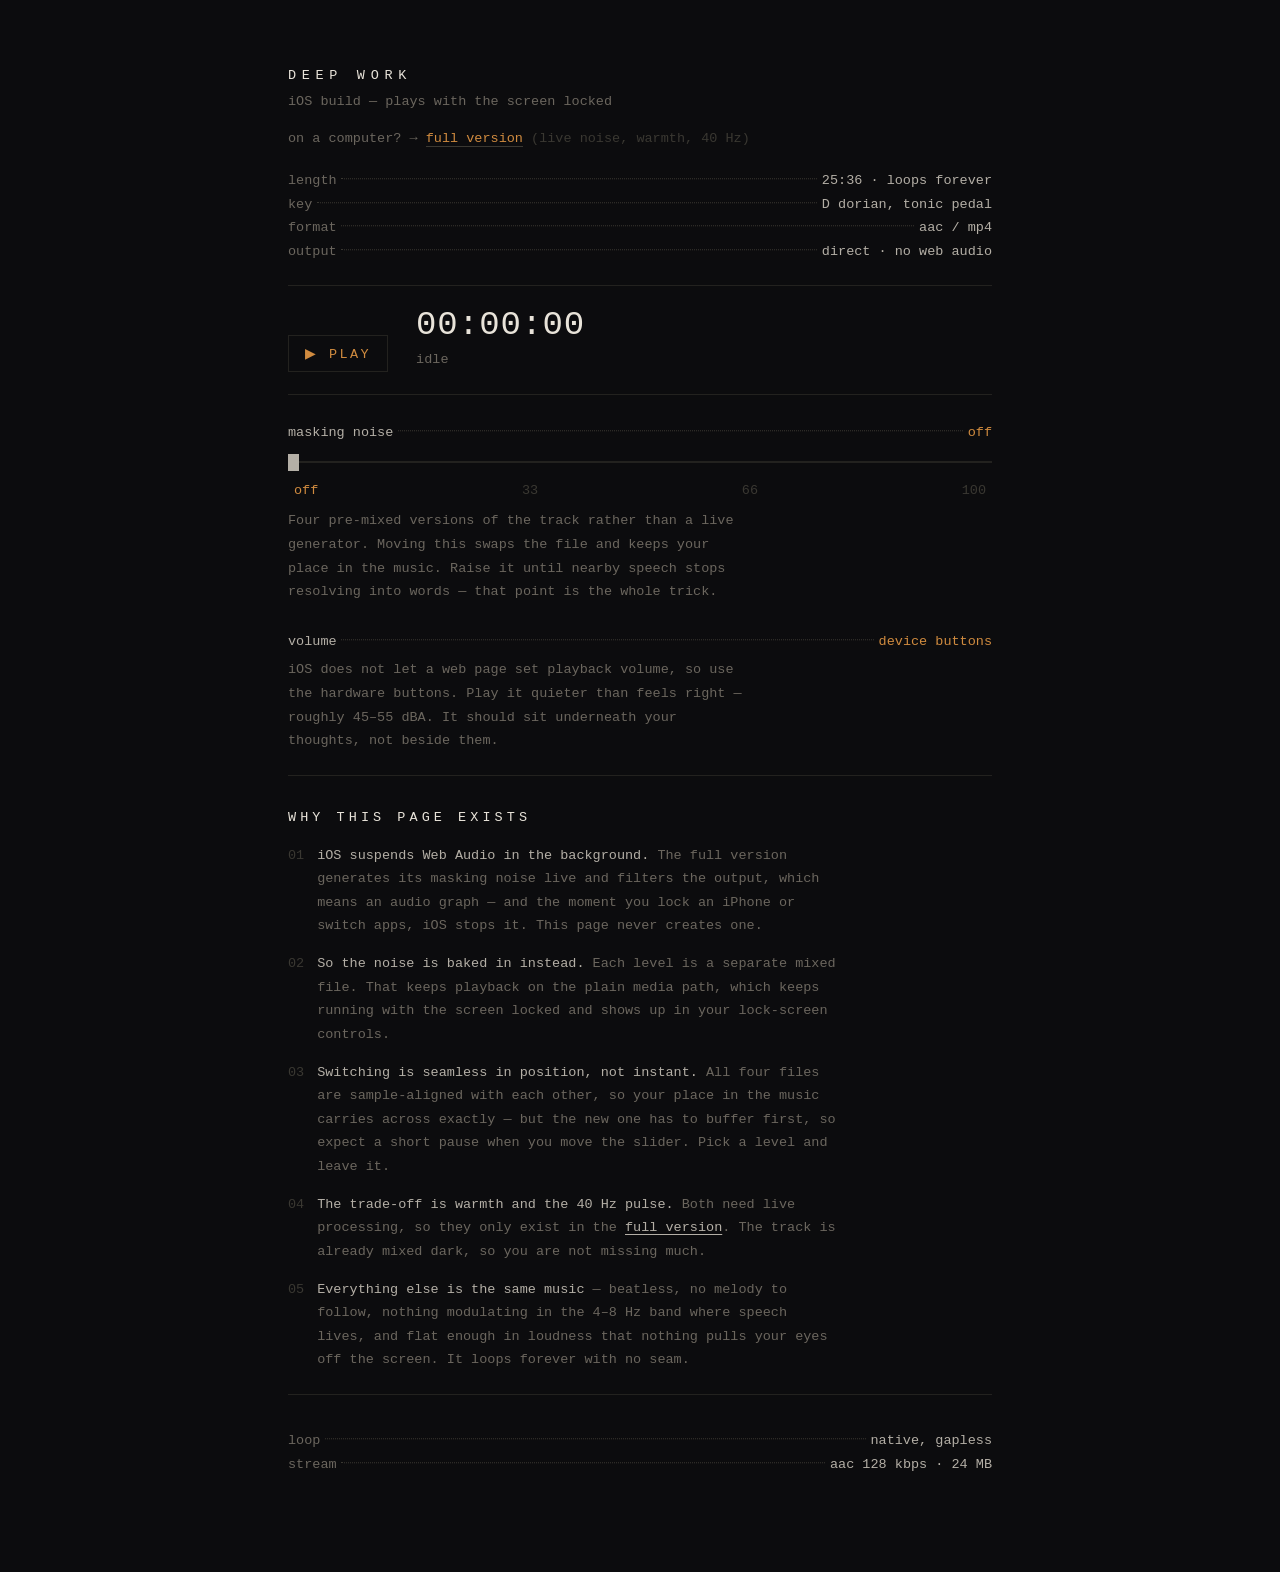
==== ios.html @ 40d39d9c "Deep Work: a generated beatless focus bed, with players for desktop and iOS The music is synthesised" ====
<!doctype html>
<html lang="en">
<head>
<meta charset="utf-8">
<meta name="viewport" content="width=device-width,initial-scale=1,viewport-fit=cover">
<title>DEEP WORK — iOS</title>
<meta name="theme-color" content="#0c0c0e">
<link rel="stylesheet" href="style.css">
</head>
<body>
<main>

  <h1>DEEP WORK</h1>
  <p class="tag">iOS build &mdash; plays with the screen locked</p>
  <p class="xlink">on a computer? &rarr; <a href="index.html">full version</a>
     <span style="color:var(--faint)">(live noise, warmth, 40&nbsp;Hz)</span></p>

  <div class="spec">
    <div><span class="k">length</span><span class="fill"></span><span class="v">25:36 &middot; loops forever</span></div>
    <div><span class="k">key</span><span class="fill"></span><span class="v">D dorian, tonic pedal</span></div>
    <div><span class="k">format</span><span class="fill"></span><span class="v">aac / mp4</span></div>
    <div><span class="k">output</span><span class="fill"></span><span class="v" id="sMode">direct &middot; no web audio</span></div>
  </div>

  <hr>

  <div class="transport">
    <button id="play" aria-label="Play">&#9654; PLAY</button>
    <div class="clockwrap">
      <div id="clock">00:00:00</div>
      <div id="status">idle</div>
    </div>
  </div>
  <div id="err"></div>

  <hr>

  <div class="ctl">
    <div class="hdr"><span class="k">masking noise</span><span class="fill"></span><span class="v" id="vNoise">off</span></div>
    <input type="range" id="noise" min="0" max="3" step="1" value="0" aria-label="Masking noise">
    <div class="steps" id="steps">
      <span data-i="0">off</span><span data-i="1">33</span><span data-i="2">66</span><span data-i="3">100</span>
    </div>
    <p>Four pre-mixed versions of the track rather than a live generator. Moving
       this swaps the file and keeps your place in the music. Raise it until
       nearby speech stops resolving into words &mdash; that point is the whole
       trick.</p>
  </div>

  <div class="ctl">
    <div class="hdr"><span class="k">volume</span><span class="fill"></span><span class="v">device buttons</span></div>
    <p>iOS does not let a web page set playback volume, so use the hardware
       buttons. Play it quieter than feels right &mdash; roughly 45&ndash;55 dBA.
       It should sit underneath your thoughts, not beside them.</p>
  </div>

  <hr>

  <section class="notes">
    <h2>WHY THIS PAGE EXISTS</h2>

    <div class="note"><span class="n">01</span><p>
      <b>iOS suspends Web Audio in the background.</b> The full version
      generates its masking noise live and filters the output, which means an
      audio graph &mdash; and the moment you lock an iPhone or switch apps,
      iOS stops it. This page never creates one.</p></div>

    <div class="note"><span class="n">02</span><p>
      <b>So the noise is baked in instead.</b> Each level is a separate mixed
      file. That keeps playback on the plain media path, which keeps running
      with the screen locked and shows up in your lock-screen controls.</p></div>

    <div class="note"><span class="n">03</span><p>
      <b>Switching is seamless in position, not instant.</b> All four files are
      sample-aligned with each other, so your place in the music carries across
      exactly &mdash; but the new one has to buffer first, so expect a short
      pause when you move the slider. Pick a level and leave it.</p></div>

    <div class="note"><span class="n">04</span><p>
      <b>The trade-off is warmth and the 40&nbsp;Hz pulse.</b> Both need live
      processing, so they only exist in the
      <a href="index.html">full version</a>. The track is already mixed dark,
      so you are not missing much.</p></div>

    <div class="note"><span class="n">05</span><p>
      <b>Everything else is the same music</b> &mdash; beatless, no melody to
      follow, nothing modulating in the 4&ndash;8&nbsp;Hz band where speech
      lives, and flat enough in loudness that nothing pulls your eyes off the
      screen. It loops forever with no seam.</p></div>
  </section>

  <hr>
  <footer>
    <div class="spec">
      <div><span class="k">loop</span><span class="fill"></span><span class="v">native, gapless</span></div>
      <div><span class="k">stream</span><span class="fill"></span><span class="v" id="fStream">aac 128 kbps &middot; 24 MB</span></div>
    </div>
  </footer>

</main>

<script>
'use strict';
(function(){

/* No AudioContext anywhere in this file, deliberately. Creating one is what
   costs background playback on iOS, so the masking levels are separate
   pre-mixed files instead of a live generator. AAC because it is the one
   format every iOS version plays. */
const FILES=['focus_dorian_drift.m4a','focus_dorian_drift_n33.m4a',
             'focus_dorian_drift_n66.m4a','focus_dorian_drift_n100.m4a'];
const LABEL=['off','33','66','100'];

const $=id=>document.getElementById(id);
const clockEl=$('clock'), statusEl=$('status'), errEl=$('err'), playEl=$('play');

let audio=null, playing=false, started=0, elapsed=0, level=0, clock=null;

function say(h){ statusEl.innerHTML=h; }
function fail(m){ errEl.textContent=m; errEl.style.display='block'; }

function makeAudio(src,at,autoplay){
  const a=new Audio();
  a.src=src; a.loop=true; a.preload='auto';
  a.setAttribute('playsinline','');
  a.addEventListener('loadedmetadata',()=>{
    if(at>0){ try{ a.currentTime=at%a.duration; }catch(e){} }
    if(autoplay){ const p=a.play(); if(p) p.catch(()=>{}); }
  },{once:true});
  a.addEventListener('playing',()=>{ if(playing) say('playing'); });
  a.addEventListener('error',()=>{ say('failed');
    fail('Could not load '+src+'. Open this page over http (share-on-wifi.command), '
       +'not as a file:// path.'); });
  return a;
}

function media(){
  if(!('mediaSession' in navigator)) return;
  try{
    navigator.mediaSession.metadata=new MediaMetadata({
      title:'Deep Work', artist:'generated focus bed', album:'D dorian'});
    navigator.mediaSession.setActionHandler('play',()=>{ if(!playing) toggle(); });
    navigator.mediaSession.setActionHandler('pause',()=>{ if(playing) toggle(); });
  }catch(e){}
}

function toggle(){
  if(!audio){ audio=makeAudio(FILES[level],0,false); media(); }
  if(!playing){
    playing=true; say('buffering&hellip;');
    const p=audio.play(); if(p) p.catch(e=>{ playing=false; say('blocked');
      fail('Playback was blocked: '+e.message); });
    started=performance.now()-elapsed*1000;
    playEl.innerHTML='&#9632; STOP';
    clearInterval(clock); clock=setInterval(tick,500); tick();
    if('mediaSession' in navigator) navigator.mediaSession.playbackState='playing';
  }else{
    playing=false; clearInterval(clock);
    try{ audio.pause(); }catch(e){}
    elapsed=(performance.now()-started)/1000;
    playEl.innerHTML='&#9654; PLAY';
    say('paused');
    if('mediaSession' in navigator) navigator.mediaSession.playbackState='paused';
  }
}

function fmt(s){ s=Math.max(0,Math.floor(s));
  const h=Math.floor(s/3600),m=Math.floor(s%3600/60),x=s%60;
  return String(h).padStart(2,'0')+':'+String(m).padStart(2,'0')+':'+String(x).padStart(2,'0'); }
function tick(){ if(playing){ elapsed=(performance.now()-started)/1000;
  clockEl.textContent=fmt(elapsed); } }

/* All four files are sample-aligned, so carrying currentTime across keeps the
   listener's exact place in the music. */
function setLevel(i){
  i=Math.max(0,Math.min(3,i|0));
  paint(i);
  if(i===level) return;
  level=i;
  try{ localStorage.setItem('deepwork.ios',String(i)); }catch(e){}
  if(!audio){ return; }
  const at=audio.currentTime||0, wasPlaying=playing;
  try{ audio.pause(); }catch(e){}
  audio.src=''; audio.removeAttribute('src');
  if(wasPlaying) say('switching&hellip;');
  audio=makeAudio(FILES[i],at,wasPlaying);
  media();
}

function paint(i){
  $('vNoise').textContent=LABEL[i];
  $('noise').value=i;
  [...document.querySelectorAll('#steps span')].forEach(s=>
    s.classList.toggle('sel', +s.dataset.i===i));
}

$('noise').addEventListener('input',e=>setLevel(+e.target.value));
[...document.querySelectorAll('#steps span')].forEach(s=>
  s.addEventListener('click',()=>setLevel(+s.dataset.i)));

let start=0;
try{ start=Math.max(0,Math.min(3,parseInt(localStorage.getItem('deepwork.ios')||'0',10)||0)); }catch(e){}
level=start; paint(start);

playEl.addEventListener('click',toggle);
document.addEventListener('keydown',e=>{
  if(e.code==='Space'&&e.target.tagName!=='INPUT'){ e.preventDefault(); toggle(); }
});
})();
</script>
</body>
</html>
---- style.css ----
:root{
    --bg:#0c0c0e; --fg:#b4afa6; --hi:#e8e3d9; --dim:#6b665e; --faint:#3a3832;
    --rule:#23221f; --amber:#d08b3f;
    --mono:ui-monospace,SFMono-Regular,"SF Mono",Menlo,Consolas,"Liberation Mono",monospace;
  }
  *{box-sizing:border-box}
  html{-webkit-text-size-adjust:100%}
  body{
    margin:0; background:var(--bg); color:var(--fg); font-family:var(--mono);
    font-size:13.5px; line-height:1.75; -webkit-font-smoothing:antialiased;
    padding:clamp(20px,5vw,64px) clamp(16px,5vw,32px) 96px;
  }
  main{max-width:44rem; margin:0 auto}
  a{color:var(--fg); text-underline-offset:3px}
  a:hover{color:var(--amber)}
  hr{border:0; border-top:1px solid var(--rule); margin:22px 0}

  h1{font-size:13.5px; font-weight:400; letter-spacing:.42em; margin:0; color:var(--hi)}
  .tag{color:var(--dim); margin:2px 0 0}

  /* leader-dot spec rows */
  .spec{margin:18px 0 0}
  .spec div{display:flex; align-items:baseline; gap:.6ch; color:var(--dim)}
  .spec .k{white-space:nowrap}
  .spec .fill{flex:1; border-bottom:1px dotted var(--faint); transform:translateY(-.35em)}
  .spec .v{white-space:nowrap; color:var(--fg)}

  /* transport */
  .transport{display:flex; align-items:flex-end; gap:clamp(14px,4vw,28px); flex-wrap:wrap}
  button#play{
    font-family:var(--mono); font-size:13.5px; color:var(--amber); background:transparent;
    border:1px solid var(--rule); border-radius:0; padding:9px 16px; cursor:pointer;
    letter-spacing:.18em; min-width:11ch; text-align:center; transition:border-color .15s,background .15s;
  }
  button#play:hover{border-color:var(--amber)}
  button#play:active{background:#16150f}
  .clockwrap{flex:1; min-width:12ch}
  #clock{font-size:clamp(26px,7vw,34px); line-height:1; color:var(--hi); letter-spacing:.02em;
         font-variant-numeric:tabular-nums}
  #status{color:var(--dim); margin-top:6px}
  #status b{color:var(--amber); font-weight:400}

  /* block-character level meter */
  #meter{margin-top:16px; color:var(--faint); letter-spacing:.12em; font-size:15px;
         line-height:1; white-space:nowrap; overflow:hidden; user-select:none}
  #meter span.on{color:var(--amber)}
  #meter span.mid{color:var(--dim)}

  /* controls */
  .ctl{margin-top:26px}
  .ctl .hdr{display:flex; align-items:baseline; gap:.6ch; color:var(--dim)}
  .ctl .hdr .k{color:var(--fg); white-space:nowrap}
  .ctl .hdr .fill{flex:1; border-bottom:1px dotted var(--faint); transform:translateY(-.35em)}
  .ctl .hdr .v{color:var(--amber); white-space:nowrap; font-variant-numeric:tabular-nums}
  .ctl p{margin:5px 0 0; color:var(--dim); max-width:56ch}
  input[type=range]{
    -webkit-appearance:none; appearance:none; width:100%; background:transparent;
    height:26px; margin:4px 0 0; cursor:pointer; display:block;
  }
  input[type=range]::-webkit-slider-runnable-track{height:2px; background:var(--rule)}
  input[type=range]::-moz-range-track{height:2px; background:var(--rule)}
  input[type=range]::-webkit-slider-thumb{
    -webkit-appearance:none; width:11px; height:17px; margin-top:-7px;
    background:var(--fg); border:0; border-radius:0;
  }
  input[type=range]::-moz-range-thumb{width:11px; height:17px; background:var(--fg);
    border:0; border-radius:0}
  input[type=range]:hover::-webkit-slider-thumb{background:var(--amber)}

  /* notes */
  section.notes{margin-top:30px}
  section.notes h2{font-size:13.5px; font-weight:400; letter-spacing:.3em; color:var(--hi); margin:0 0 4px}
  .note{display:flex; gap:1.6ch; margin-top:14px; align-items:flex-start}
  .note .n{color:var(--faint); flex:none; font-variant-numeric:tabular-nums}
  .note p{margin:0; color:var(--dim); max-width:64ch}
  .note b{color:var(--fg); font-weight:400}
  .note i{color:var(--fg); font-style:normal; border-bottom:1px solid var(--faint)}

  footer{margin-top:34px; color:var(--faint)}
  #err{color:var(--amber); margin-top:12px; display:none; max-width:60ch}

  @media (max-width:520px){
    body{font-size:13px}
    .spec .v,.ctl .hdr .v{font-size:13px}
  }

  /* shared additions */
  .xlink{margin:14px 0 0; color:var(--dim)}
  .xlink a{color:var(--amber); text-decoration:none; border-bottom:1px solid var(--faint)}
  .xlink a:hover{border-color:var(--amber)}
  .steps{display:flex; justify-content:space-between; color:var(--faint); margin-top:2px}
  .steps span{cursor:pointer; padding:2px 6px}
  .steps span.sel{color:var(--amber)}
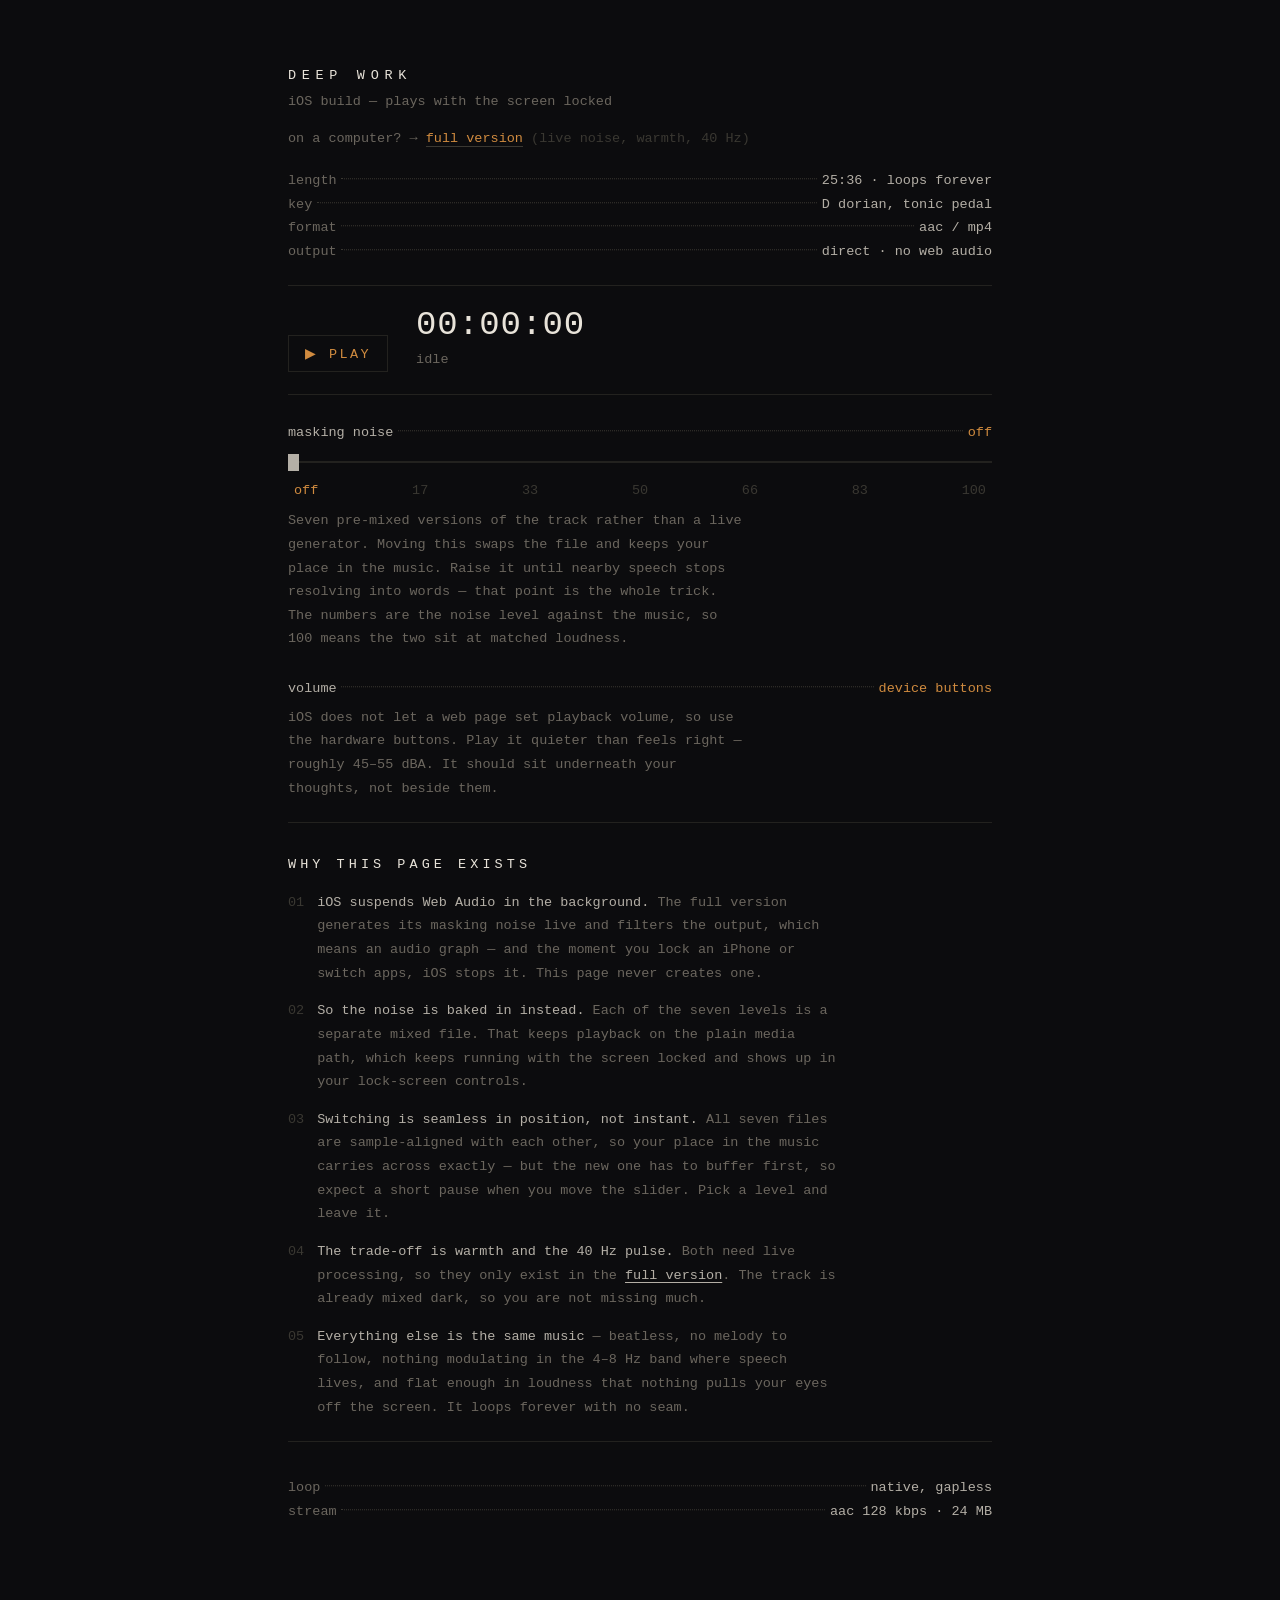
==== commit f28f7487: "Add three more masking levels to the iOS player (4 steps -> 7) The baked-noise slider on ios.html ju" ====
--- a/ios.html
+++ b/ios.html
@@ -37,14 +37,15 @@
 
   <div class="ctl">
     <div class="hdr"><span class="k">masking noise</span><span class="fill"></span><span class="v" id="vNoise">off</span></div>
-    <input type="range" id="noise" min="0" max="3" step="1" value="0" aria-label="Masking noise">
+    <input type="range" id="noise" min="0" max="6" step="1" value="0" aria-label="Masking noise">
     <div class="steps" id="steps">
-      <span data-i="0">off</span><span data-i="1">33</span><span data-i="2">66</span><span data-i="3">100</span>
+      <span data-i="0">off</span><span data-i="1">17</span><span data-i="2">33</span><span data-i="3">50</span><span data-i="4">66</span><span data-i="5">83</span><span data-i="6">100</span>
     </div>
-    <p>Four pre-mixed versions of the track rather than a live generator. Moving
+    <p>Seven pre-mixed versions of the track rather than a live generator. Moving
        this swaps the file and keeps your place in the music. Raise it until
        nearby speech stops resolving into words &mdash; that point is the whole
-       trick.</p>
+       trick. The numbers are the noise level against the music, so 100 means
+       the two sit at matched loudness.</p>
   </div>
 
   <div class="ctl">
@@ -66,12 +67,12 @@
       iOS stops it. This page never creates one.</p></div>
 
     <div class="note"><span class="n">02</span><p>
-      <b>So the noise is baked in instead.</b> Each level is a separate mixed
-      file. That keeps playback on the plain media path, which keeps running
+      <b>So the noise is baked in instead.</b> Each of the seven levels is a
+      separate mixed file. That keeps playback on the plain media path, which keeps running
       with the screen locked and shows up in your lock-screen controls.</p></div>
 
     <div class="note"><span class="n">03</span><p>
-      <b>Switching is seamless in position, not instant.</b> All four files are
+      <b>Switching is seamless in position, not instant.</b> All seven files are
       sample-aligned with each other, so your place in the music carries across
       exactly &mdash; but the new one has to buffer first, so expect a short
       pause when you move the slider. Pick a level and leave it.</p></div>
@@ -107,9 +108,12 @@
    costs background playback on iOS, so the masking levels are separate
    pre-mixed files instead of a live generator. AAC because it is the one
    format every iOS version plays. */
-const FILES=['focus_dorian_drift.m4a','focus_dorian_drift_n33.m4a',
-             'focus_dorian_drift_n66.m4a','focus_dorian_drift_n100.m4a'];
-const LABEL=['off','33','66','100'];
+const FILES=['focus_dorian_drift.m4a',
+             'focus_dorian_drift_n17.m4a','focus_dorian_drift_n33.m4a',
+             'focus_dorian_drift_n50.m4a','focus_dorian_drift_n66.m4a',
+             'focus_dorian_drift_n83.m4a','focus_dorian_drift_n100.m4a'];
+const LABEL=['off','17','33','50','66','83','100'];
+const MAX=FILES.length-1;
 
 const $=id=>document.getElementById(id);
 const clockEl=$('clock'), statusEl=$('status'), errEl=$('err'), playEl=$('play');
@@ -170,10 +174,10 @@
 function tick(){ if(playing){ elapsed=(performance.now()-started)/1000;
   clockEl.textContent=fmt(elapsed); } }
 
-/* All four files are sample-aligned, so carrying currentTime across keeps the
+/* All seven files are sample-aligned, so carrying currentTime across keeps the
    listener's exact place in the music. */
 function setLevel(i){
-  i=Math.max(0,Math.min(3,i|0));
+  i=Math.max(0,Math.min(MAX,i|0));
   paint(i);
   if(i===level) return;
   level=i;
@@ -199,7 +203,7 @@
   s.addEventListener('click',()=>setLevel(+s.dataset.i)));
 
 let start=0;
-try{ start=Math.max(0,Math.min(3,parseInt(localStorage.getItem('deepwork.ios')||'0',10)||0)); }catch(e){}
+try{ start=Math.max(0,Math.min(MAX,parseInt(localStorage.getItem('deepwork.ios')||'0',10)||0)); }catch(e){}
 level=start; paint(start);
 
 playEl.addEventListener('click',toggle);
